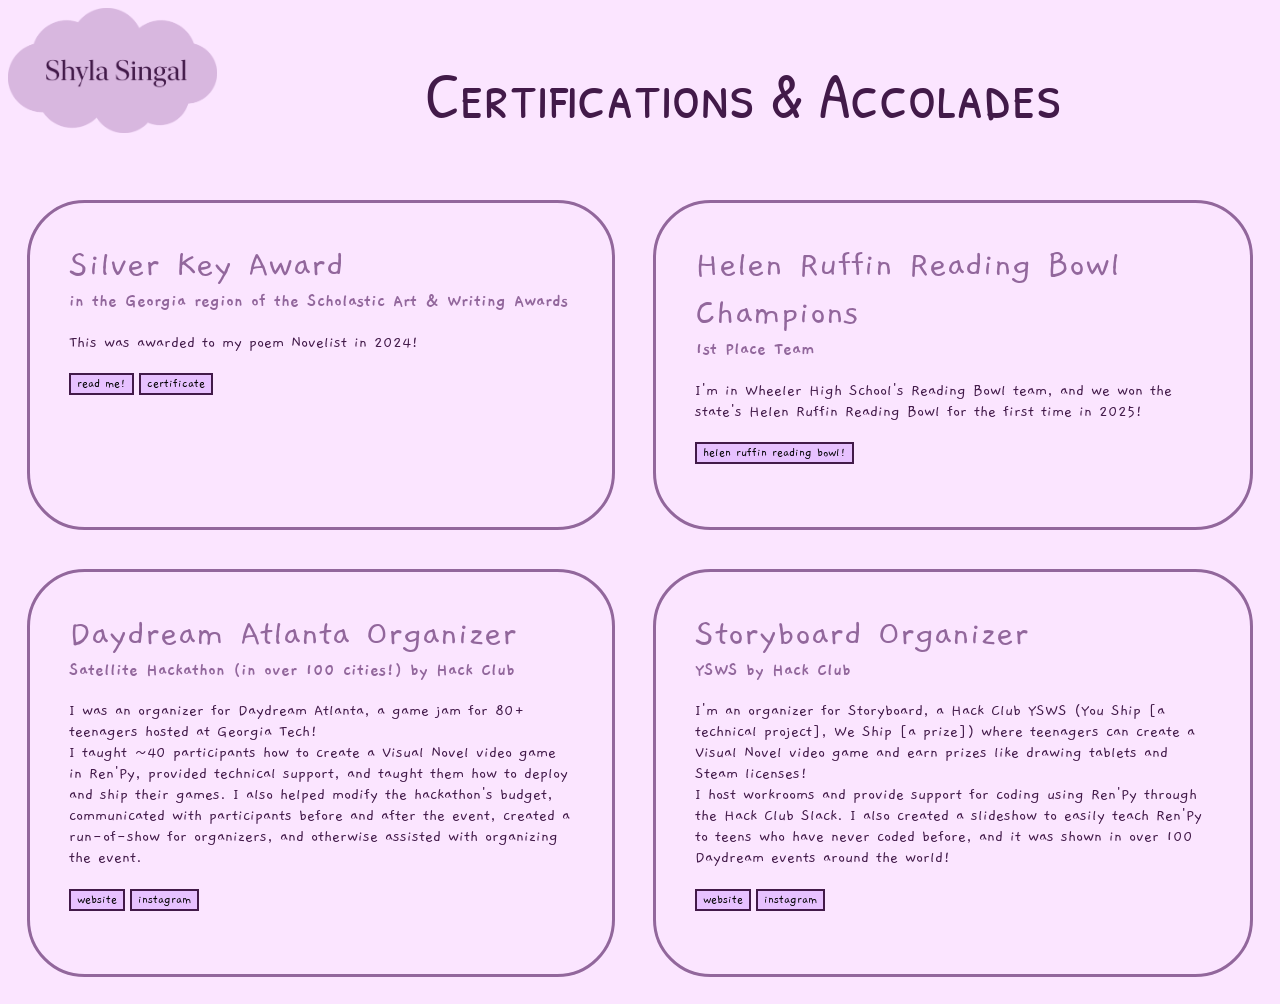
==== certifications.html @ d73f2a2c "created "writing pages" folder, "certifications" page, and "certification images" folder" ====
<!DOCTYPE html>
<html>
<head> <!--for metadata like linking css, etc, not plaintext-->
    <title>Shyla Singal - Certifications & Accolades</title> <!--on tab-->

    <meta charset="UTF-8">
    <meta name="viewport" content="width=device-width, initial-scale=1.0">
    <link rel="stylesheet" href="/style.css">

    <link rel="preconnect" href="https://fonts.googleapis.com">
    <link rel="preconnect" href="https://fonts.gstatic.com" crossorigin>
    <link href="https://fonts.googleapis.com/css2?family=Gaegu&family=Patrick+Hand+SC&family=Walter+Turncoat" rel="stylesheet">


    <style>
        .allProjects {
            grid-template: auto / auto auto;
        }


    </style>

</head>

<body>


    <div class="menu">
        <div style="width:33%; align-items: center;">
            <a href="/main.html">
                <img src="/images/Shyla_Cloud.png" alt="Home" width=50%>
            </a>
        </div>
            <div style=" align-items: center;"><h1>Certifications & Accolades</h1></div>
    </div>


<!---------------------------->

    <div class="allProjects">

        <div class="projectBox">
            <div class="projectTitle">Silver Key Award</div>
            <div class="projectLanguages">in the Georgia region of the Scholastic Art & Writing Awards</div>
            <p>
            This was awarded to my poem Novelist in 2024!
            </p>

            <div style="display:flex; align-items: end; gap:1%;">
            <a href="/writing pages/writing_novelist.html"> <button class="projectButtons">read me!</button></a>
            <a href="/certification images/Silver_Key_Certificate1.pdf" target="_blank"> <button class="projectButtons">certificate</button></a>
            </div>
            
            <br>
        </div>
<!---->
        <div class="projectBox">
            <div class="projectTitle">Helen Ruffin Reading Bowl Champions</div>
            <div class="projectLanguages">1st Place Team</div>
            <p>
            I'm in Wheeler High School's Reading Bowl team, and we won the state's Helen Ruffin Reading Bowl for the first time in 2025!
            </p>

            <div style="display:flex; align-items: end; gap:1%;">
            <a href="https://www.gahrrb.org/competition-results#:~:text=1st%20Place%C2%A0%20%E2%80%93%20Wheeler%20High%2C%20Cobb%20County%20School%20District" target="_blank"> <button class="projectButtons">helen ruffin reading bowl!</button></a>
            </div>
            <br>

        </div>

        <div class="projectBox">
            <div class="projectTitle">Daydream Atlanta Organizer</div>
            <div class="projectLanguages">Satellite Hackathon (in over 100 cities!) by Hack Club</div>
            <p>
            I was an organizer for Daydream Atlanta, a game jam for 80+ teenagers hosted at Georgia Tech!
            <br>
            I taught ~40 participants how to create a Visual Novel video game in Ren'Py, provided technical support, and taught them how to deploy and ship their games. I also helped modify the hackathon's budget, communicated with participants before and after the event, created a run-of-show for organizers, and otherwise assisted with organizing the event.
            </p>

            <div style="display:flex; align-items: end; gap:1%;">
            <a href="https://daydream.hackclub.com/atlanta" target="_blank"> <button class="projectButtons">website</button></a>
            <a href="https://www.instagram.com/atldaydream/" target="_blank"> <button class="projectButtons">instagram</button></a>

            </div>
            <br>

        </div>

        <div class="projectBox">
            <div class="projectTitle">Storyboard Organizer</div>
            <div class="projectLanguages">YSWS by Hack Club</div>
            <p>
            I'm an organizer for Storyboard, a Hack Club YSWS (You Ship [a technical project], We Ship [a prize]) where teenagers can create a Visual Novel video game and earn prizes like drawing tablets and Steam licenses!
            <br>
            I host workrooms and provide support for coding using Ren'Py through the Hack Club Slack. I also created a slideshow to easily teach Ren'Py to teens who have never coded before, and it was shown in over 100 Daydream events around the world!
            </p>

            <div style="display:flex; align-items: end; gap:1%;">
            <a href="https://storyboard.hackclub.com/" target="_blank"> <button class="projectButtons">website</button></a>
            <a href="https://www.instagram.com/storyboard.hc/" target="_blank"> <button class="projectButtons">instagram</button></a>

            </div>
            <br>

        </div>




    </div>
    

</body>

</html>
---- style.css ----
body {
  color:#421a49;
  background-color: #fbe5ff;
  font-family: "Gaegu", sans-serif;
}

h1 {
  color:#421a49;
  font-family: "Patrick Hand SC", cursive;
  font-weight: 400;
  font-style: normal;
  font-size: 4em;
  
}

button {
  cursor: pointer;
}

.projectTitle {
  color: #92679C;
  font-size: 2em;
  margin:auto;
}

.projectLanguages {
  color:#92679C;
  font-size: 1em;
  font-weight: bold;
}

.projectButtons {
  background-color: #e7c1ff;
  border-color: #421a49;
  border-style: solid;
  font-family: "Gamja Flower", "Gaegu", sans-serif;

}

.walter-turncoat-regular {
  font-family: "Walter Turncoat", cursive;
  font-weight: 400;
  font-style: normal;
}

.menu {
  display: flex;
  flex-direction: row;
  justify-content: flex-start;
  /* white-space: nowrap; */
  /* margin:auto; */

}

.allProjects {
  display: grid;
  flex-direction: row;
  grid-template: auto / auto auto auto;
}

.projectBox {
  border: 0.2em, solid, #92679C;
  border-radius: 3em;
  padding: 2em;
  margin: 1em;
  font-family: "Gamja Flower", "Gaegu", sans-serif;
  font-size: 1.2em;

}

.socialButtons {
  background-color: #e7c1ff;
  border-width: 0.15em;
  border-radius: 0.35em;
  border-color: #92679C;
  border-style: solid;
  font-family: "Gamja Flower", "Gaegu", sans-serif;
  font-size: 1.5em;
  
}


p {
  font-size: 0.9em;
}

.projectAwardAddition {
  background-color: #CCCCCC;
  color: #1c1c1c;
  font-family: "Gaegu", "Gamja Flower", sans-serif;
  padding: 1%;
  width: auto;
  border-radius: 0.5em;
  border: 0.1em, solid, #1c1c1c;
  text-align: center;
  margin: auto;
}


.poem {
  width: fit-content;
  margin: auto;
  border: 0.5em, solid, #92679C;
  border-radius: 0.3em;
  text-align: center;
  padding-left: 1em;
  padding-right: 1em;

}
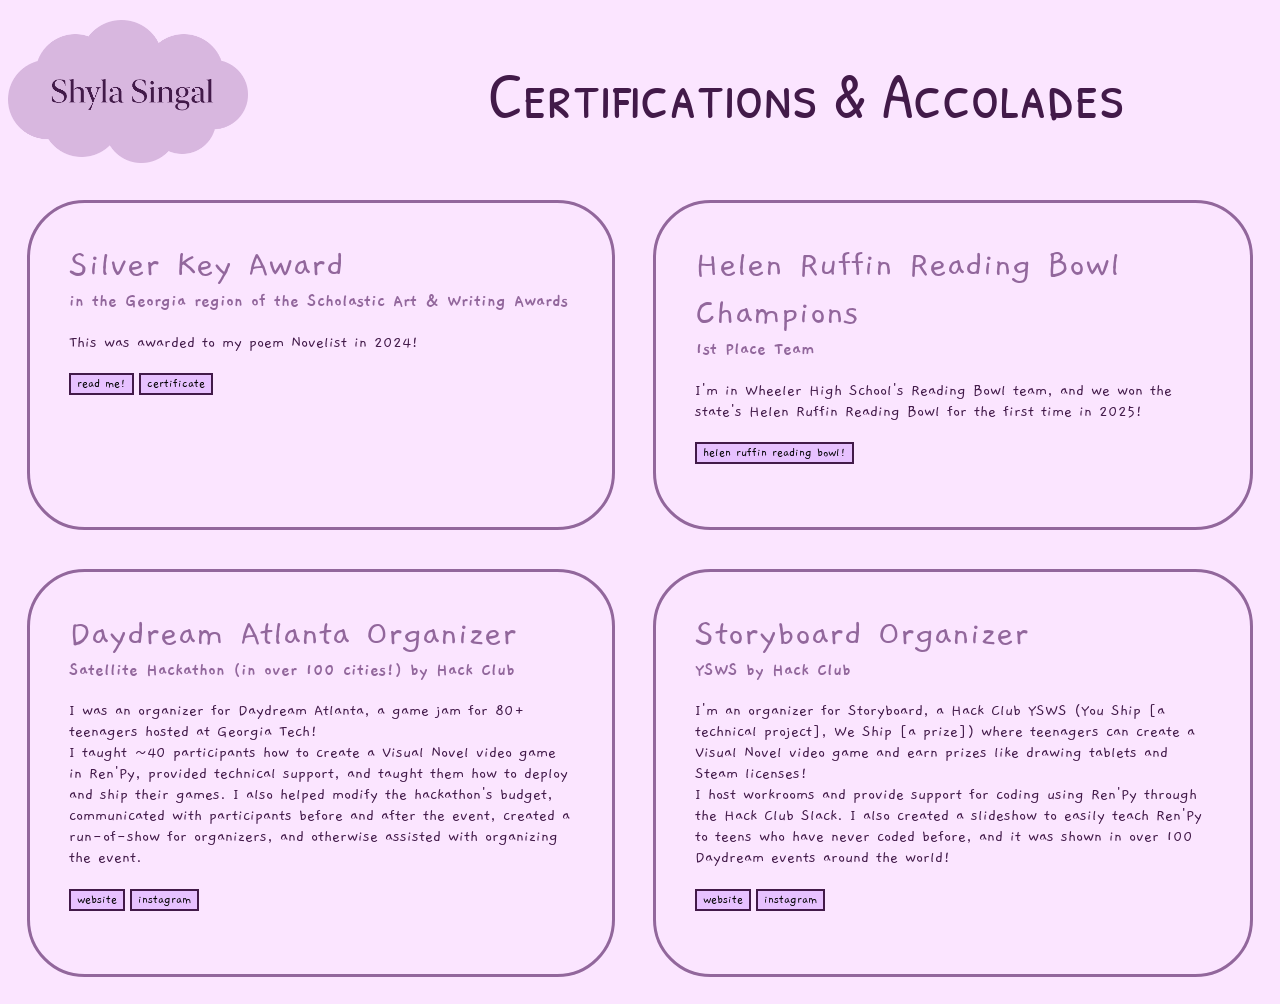
==== commit 1f286801: "centered h1 at top of pages" ====
--- a/certifications.html
+++ b/certifications.html
@@ -26,12 +26,12 @@
 
 
     <div class="menu">
-        <div style="width:33%; align-items: center;">
+        <div style="width: 30em;">
             <a href="/main.html">
                 <img src="/images/Shyla_Cloud.png" alt="Home" width=50%>
             </a>
         </div>
-            <div style=" align-items: center;"><h1>Certifications & Accolades</h1></div>
+            <div><h1>Certifications & Accolades</h1></div>
     </div>
 
 
--- a/style.css
+++ b/style.css
@@ -46,11 +46,11 @@
 }
 
 .menu {
-  display: flex;
-  flex-direction: row;
-  justify-content: flex-start;
-  /* white-space: nowrap; */
-  /* margin:auto; */
+  
+  display: grid;
+  grid-template-columns: 1fr auto 1fr;
+  justify-content: center;
+  align-items: center;
 
 }
 
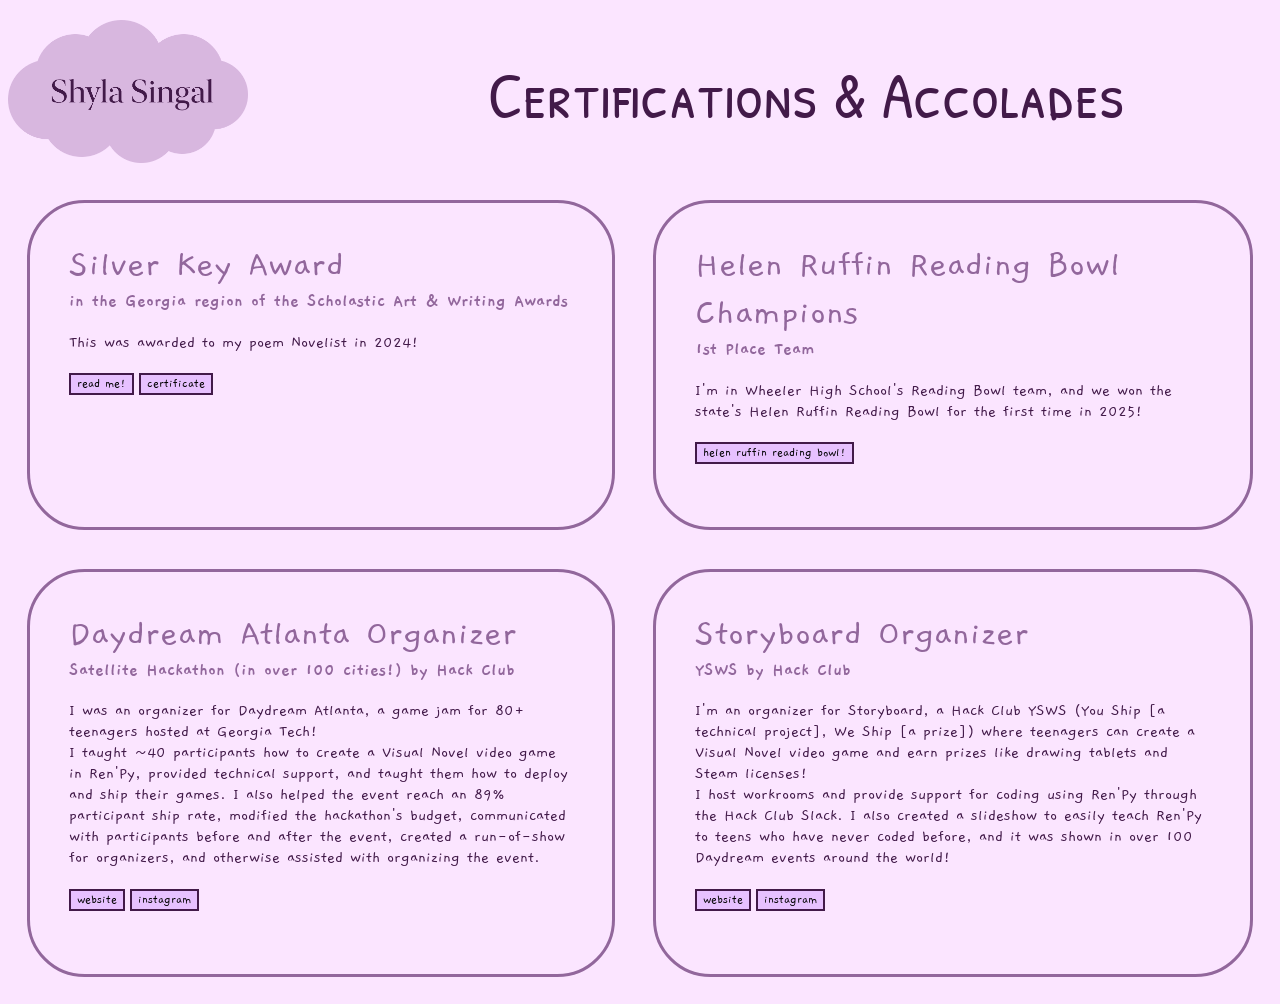
==== commit 38820d0b: "updated daydream description" ====
--- a/certifications.html
+++ b/certifications.html
@@ -74,7 +74,7 @@
             <p>
             I was an organizer for Daydream Atlanta, a game jam for 80+ teenagers hosted at Georgia Tech!
             <br>
-            I taught ~40 participants how to create a Visual Novel video game in Ren'Py, provided technical support, and taught them how to deploy and ship their games. I also helped modify the hackathon's budget, communicated with participants before and after the event, created a run-of-show for organizers, and otherwise assisted with organizing the event.
+            I taught ~40 participants how to create a Visual Novel video game in Ren'Py, provided technical support, and taught them how to deploy and ship their games. I also helped the event reach an 89% participant ship rate, modified the hackathon's budget, communicated with participants before and after the event, created a run-of-show for organizers, and otherwise assisted with organizing the event.
             </p>
 
             <div style="display:flex; align-items: end; gap:1%;">
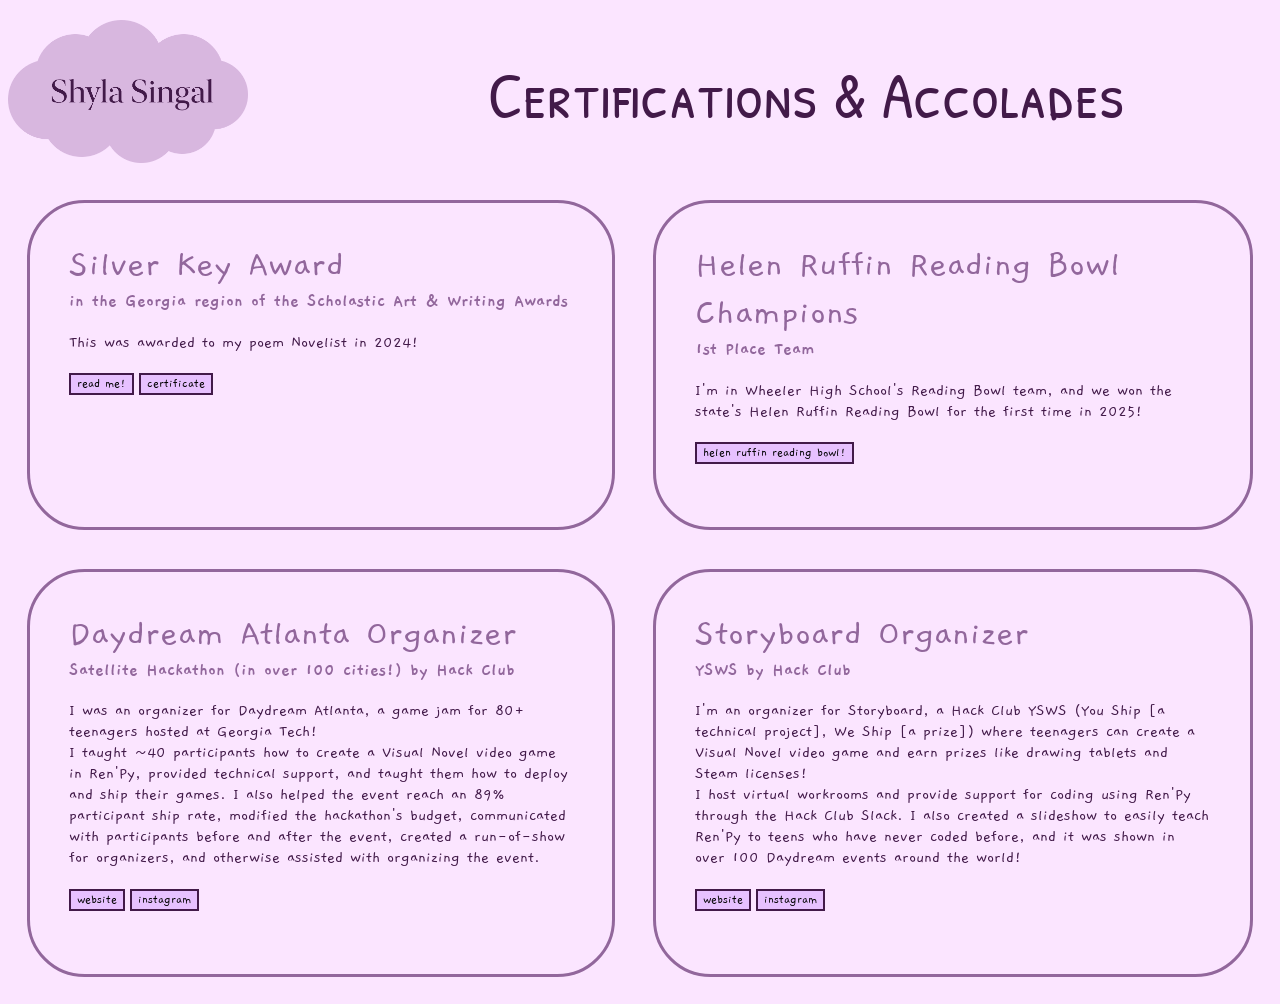
==== commit 6ed4a4ac: "fixed tic tac toe vid page and image, edited storyboard description, edited portfolio desc on compsc" ====
--- a/certifications.html
+++ b/certifications.html
@@ -5,7 +5,9 @@
 
     <meta charset="UTF-8">
     <meta name="viewport" content="width=device-width, initial-scale=1.0">
-    <link rel="stylesheet" href="/style.css">
+    <link rel="stylesheet" href="./style.css">
+
+    <link rel="icon" type="image/x-icon" href="images/tab_icon.png">
 
     <link rel="preconnect" href="https://fonts.googleapis.com">
     <link rel="preconnect" href="https://fonts.gstatic.com" crossorigin>
@@ -27,8 +29,8 @@
 
     <div class="menu">
         <div style="width: 30em;">
-            <a href="/main.html">
-                <img src="/images/Shyla_Cloud.png" alt="Home" width=50%>
+            <a href="./index.html">
+                <img src="./images/Shyla_Cloud.png" alt="Home" width=50%>
             </a>
         </div>
             <div><h1>Certifications & Accolades</h1></div>
@@ -47,8 +49,8 @@
             </p>
 
             <div style="display:flex; align-items: end; gap:1%;">
-            <a href="/writing pages/writing_novelist.html"> <button class="projectButtons">read me!</button></a>
-            <a href="/certification images/Silver_Key_Certificate1.pdf" target="_blank"> <button class="projectButtons">certificate</button></a>
+            <a href="./writing pages/writing_novelist.html"> <button class="projectButtons">read me!</button></a>
+            <a href="./certification images/Silver_Key_Certificate1.pdf" target="_blank"> <button class="projectButtons">certificate</button></a>
             </div>
             
             <br>
@@ -92,7 +94,7 @@
             <p>
             I'm an organizer for Storyboard, a Hack Club YSWS (You Ship [a technical project], We Ship [a prize]) where teenagers can create a Visual Novel video game and earn prizes like drawing tablets and Steam licenses!
             <br>
-            I host workrooms and provide support for coding using Ren'Py through the Hack Club Slack. I also created a slideshow to easily teach Ren'Py to teens who have never coded before, and it was shown in over 100 Daydream events around the world!
+            I host virtual workrooms and provide support for coding using Ren'Py through the Hack Club Slack. I also created a slideshow to easily teach Ren'Py to teens who have never coded before, and it was shown in over 100 Daydream events around the world!
             </p>
 
             <div style="display:flex; align-items: end; gap:1%;">
